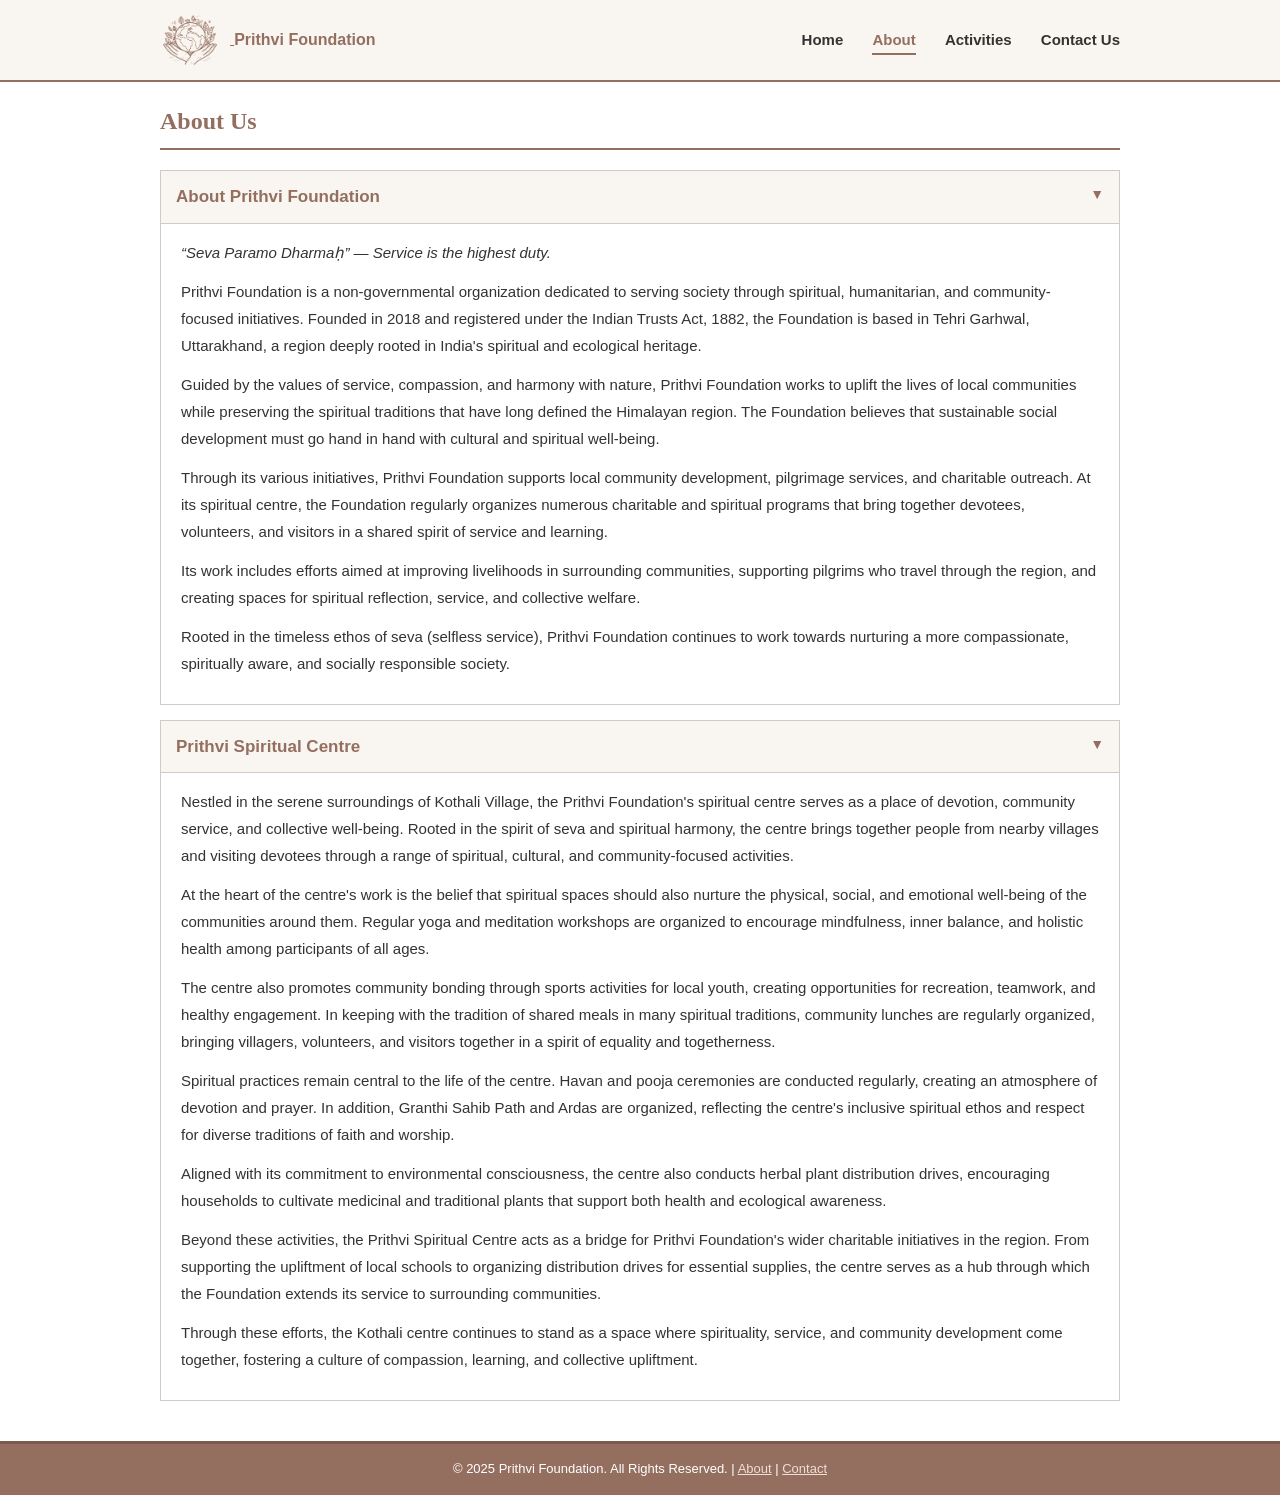
==== about.html @ 10fedc4d "Initial commit: Prithvi Foundation website" ====
<!DOCTYPE html>
<html lang="en">
<head>
    <meta charset="UTF-8">
    <meta name="viewport" content="width=device-width, initial-scale=1.0">
    <title>About - Prithvi Foundation</title>
    <link rel="stylesheet" href="style.css">
</head>
<body>

<!-- Header -->
<div class="site-header">
    <div class="header-inner">
        <div class="logo-area">
            <a href="index.html">
                <img src="logo/Prithvi%20foundation%20logo.png" alt="Prithvi Foundation Logo">
            </a>
            <span>Prithvi Foundation</span>
        </div>
        <div class="nav-area">
            <ul>
                <li><a href="index.html">Home</a></li>
                <li><a href="about.html" class="active">About</a></li>
                <li><a href="index.html#activities">Activities</a></li>
                <li><a href="index.html#contact">Contact Us</a></li>
            </ul>
        </div>
    </div>
</div>

<!-- About Page Content -->
<div class="about-page">

    <h1>About Us</h1>

    <!-- Dropdown 1: About Prithvi Foundation -->
    <div class="dropdown-section">
        <div class="dropdown-header" onclick="toggleDropdown(this)">
            <span class="arrow">&#9660;</span>
            About Prithvi Foundation
        </div>
        <div class="dropdown-content open">
            <p><em>&ldquo;Seva Paramo Dharma&#7717;&rdquo; &mdash; Service is the highest duty.</em></p>

            <p>Prithvi Foundation is a non-governmental organization dedicated to serving society through spiritual, humanitarian, and community-focused initiatives. Founded in 2018 and registered under the Indian Trusts Act, 1882, the Foundation is based in Tehri Garhwal, Uttarakhand, a region deeply rooted in India's spiritual and ecological heritage.</p>

            <p>Guided by the values of service, compassion, and harmony with nature, Prithvi Foundation works to uplift the lives of local communities while preserving the spiritual traditions that have long defined the Himalayan region. The Foundation believes that sustainable social development must go hand in hand with cultural and spiritual well-being.</p>

            <p>Through its various initiatives, Prithvi Foundation supports local community development, pilgrimage services, and charitable outreach. At its spiritual centre, the Foundation regularly organizes numerous charitable and spiritual programs that bring together devotees, volunteers, and visitors in a shared spirit of service and learning.</p>

            <p>Its work includes efforts aimed at improving livelihoods in surrounding communities, supporting pilgrims who travel through the region, and creating spaces for spiritual reflection, service, and collective welfare.</p>

            <p>Rooted in the timeless ethos of seva (selfless service), Prithvi Foundation continues to work towards nurturing a more compassionate, spiritually aware, and socially responsible society.</p>
        </div>
    </div>

    <!-- Dropdown 2: Prithvi Spiritual Centre -->
    <div class="dropdown-section">
        <div class="dropdown-header" onclick="toggleDropdown(this)">
            <span class="arrow">&#9660;</span>
            Prithvi Spiritual Centre
        </div>
        <div class="dropdown-content open">
            <p>Nestled in the serene surroundings of Kothali Village, the Prithvi Foundation's spiritual centre serves as a place of devotion, community service, and collective well-being. Rooted in the spirit of seva and spiritual harmony, the centre brings together people from nearby villages and visiting devotees through a range of spiritual, cultural, and community-focused activities.</p>

            <p>At the heart of the centre's work is the belief that spiritual spaces should also nurture the physical, social, and emotional well-being of the communities around them. Regular yoga and meditation workshops are organized to encourage mindfulness, inner balance, and holistic health among participants of all ages.</p>

            <p>The centre also promotes community bonding through sports activities for local youth, creating opportunities for recreation, teamwork, and healthy engagement. In keeping with the tradition of shared meals in many spiritual traditions, community lunches are regularly organized, bringing villagers, volunteers, and visitors together in a spirit of equality and togetherness.</p>

            <p>Spiritual practices remain central to the life of the centre. Havan and pooja ceremonies are conducted regularly, creating an atmosphere of devotion and prayer. In addition, Granthi Sahib Path and Ardas are organized, reflecting the centre's inclusive spiritual ethos and respect for diverse traditions of faith and worship.</p>

            <p>Aligned with its commitment to environmental consciousness, the centre also conducts herbal plant distribution drives, encouraging households to cultivate medicinal and traditional plants that support both health and ecological awareness.</p>

            <p>Beyond these activities, the Prithvi Spiritual Centre acts as a bridge for Prithvi Foundation's wider charitable initiatives in the region. From supporting the upliftment of local schools to organizing distribution drives for essential supplies, the centre serves as a hub through which the Foundation extends its service to surrounding communities.</p>

            <p>Through these efforts, the Kothali centre continues to stand as a space where spirituality, service, and community development come together, fostering a culture of compassion, learning, and collective upliftment.</p>
        </div>
    </div>

</div>

<!-- Footer -->
<div class="site-footer">
    <p>&copy; 2025 Prithvi Foundation. All Rights Reserved. | <a href="about.html">About</a> | <a href="index.html#contact">Contact</a></p>
</div>

<!-- Dropdown Script -->
<script>
function toggleDropdown(header) {
    var content = header.nextElementSibling;
    var arrow = header.querySelector('.arrow');
    if (content.className.indexOf('open') !== -1) {
        content.className = 'dropdown-content';
        arrow.innerHTML = '&#9654;';
    } else {
        content.className = 'dropdown-content open';
        arrow.innerHTML = '&#9660;';
    }
}
</script>

</body>
</html>
---- style.css ----
/* Prithvi Foundation - Simple Old-School Website */

* {
    margin: 0;
    padding: 0;
    box-sizing: border-box;
}

body {
    font-family: Calibri, Arial, sans-serif;
    font-size: 15px;
    color: #333;
    background-color: #fff;
    line-height: 1.6;
}

a {
    color: #946f60;
    text-decoration: underline;
}

a:hover {
    color: #6b4f43;
}

/* Header */
.site-header {
    background-color: #f9f5f0;
    border-bottom: 2px solid #946f60;
    padding: 10px 0;
}

.header-inner {
    width: 960px;
    margin: 0 auto;
    display: table;
    width: 960px;
}

.logo-area {
    display: table-cell;
    vertical-align: middle;
    width: 300px;
}

.logo-area img {
    height: 60px;
    vertical-align: middle;
    margin-right: 10px;
}

.logo-area span {
    font-size: 16px;
    font-weight: bold;
    color: #946f60;
    vertical-align: middle;
}

.nav-area {
    display: table-cell;
    vertical-align: middle;
    text-align: right;
}

.nav-area ul {
    list-style: none;
    margin: 0;
    padding: 0;
}

.nav-area ul li {
    display: inline-block;
    margin-left: 25px;
}

.nav-area ul li a {
    text-decoration: none;
    color: #333;
    font-size: 15px;
    font-weight: bold;
    padding: 5px 0;
}

.nav-area ul li a:hover,
.nav-area ul li a.active {
    color: #946f60;
    border-bottom: 2px solid #946f60;
}

/* Hero Slider */
.hero-slider {
    width: 960px;
    margin: 20px auto;
    position: relative;
    border: 1px solid #ccc;
    background: #000;
    overflow: hidden;
    height: 400px;
}

.hero-slider .slide {
    display: none;
    width: 100%;
    height: 100%;
    position: relative;
}

.hero-slider .slide.active {
    display: block;
}

.hero-slider .slide img {
    width: 100%;
    height: 400px;
    object-fit: cover;
}

.hero-slider .slide-text {
    position: absolute;
    bottom: 0;
    left: 0;
    right: 0;
    background: rgba(0, 0, 0, 0.55);
    color: #fff;
    padding: 15px 20px;
    font-size: 20px;
    font-family: Georgia, 'Times New Roman', serif;
}

.slider-btn {
    position: absolute;
    top: 50%;
    margin-top: -20px;
    background: rgba(148, 111, 96, 0.7);
    color: #fff;
    border: none;
    padding: 10px 15px;
    font-size: 20px;
    cursor: pointer;
    z-index: 10;
}

.slider-btn:hover {
    background: #946f60;
}

.slider-btn.prev {
    left: 5px;
}

.slider-btn.next {
    right: 5px;
}

/* Quote Section */
.quote-section {
    width: 960px;
    margin: 25px auto;
    text-align: center;
    padding: 25px 40px;
    background: #f9f5f0;
    border-top: 2px solid #946f60;
    border-bottom: 2px solid #946f60;
}

.quote-section p {
    font-family: Georgia, 'Times New Roman', serif;
    font-size: 18px;
    color: #5a3e32;
    margin: 8px 0;
    font-style: italic;
}

/* Section Headings */
.section-heading {
    width: 960px;
    margin: 30px auto 15px auto;
    padding-bottom: 8px;
    border-bottom: 2px solid #946f60;
    font-size: 22px;
    color: #946f60;
    font-family: Georgia, 'Times New Roman', serif;
}

/* Activities Grid */
.activities-grid {
    width: 960px;
    margin: 0 auto 30px auto;
    overflow: hidden;
}

.activity-item {
    width: 220px;
    float: left;
    margin: 10px 10px;
    border: 1px solid #ccc;
    background: #faf8f5;
    text-align: center;
    padding-bottom: 10px;
}

.activity-item img {
    width: 220px;
    height: 160px;
    object-fit: cover;
    display: block;
}

.activity-item h3 {
    font-size: 14px;
    color: #946f60;
    margin: 8px 5px;
    font-family: Calibri, Arial, sans-serif;
}

/* About Section (on Home) */
.about-brief {
    width: 960px;
    margin: 20px auto;
    padding: 20px;
    background: #f9f5f0;
    border: 1px solid #ddd;
}

.about-brief h2 {
    color: #946f60;
    font-family: Georgia, 'Times New Roman', serif;
    font-size: 20px;
    margin-bottom: 10px;
}

.about-brief p {
    font-size: 15px;
    line-height: 1.7;
    margin-bottom: 10px;
}

.about-brief a {
    color: #946f60;
    font-weight: bold;
}

/* Contact Section */
.contact-section {
    width: 960px;
    margin: 20px auto 40px auto;
    overflow: hidden;
}

.contact-form {
    width: 560px;
    float: left;
}

.contact-info {
    width: 360px;
    float: right;
    padding-left: 30px;
}

.contact-info h3 {
    color: #946f60;
    font-size: 18px;
    margin-bottom: 10px;
}

.contact-info p {
    font-size: 14px;
    margin-bottom: 8px;
    line-height: 1.6;
}

.contact-form label {
    display: block;
    margin-bottom: 3px;
    font-weight: bold;
    font-size: 14px;
    color: #333;
}

.contact-form input[type="text"],
.contact-form input[type="email"],
.contact-form textarea {
    width: 100%;
    padding: 8px;
    margin-bottom: 12px;
    border: 1px solid #aaa;
    font-family: Calibri, Arial, sans-serif;
    font-size: 14px;
    background: #fff;
}

.contact-form textarea {
    height: 100px;
    resize: vertical;
}

.contact-form button {
    background: #946f60;
    color: #fff;
    border: 1px solid #7a5a4c;
    padding: 8px 25px;
    font-size: 14px;
    cursor: pointer;
    font-family: Calibri, Arial, sans-serif;
}

.contact-form button:hover {
    background: #7a5a4c;
}

/* Footer */
.site-footer {
    background: #946f60;
    color: #fff;
    text-align: center;
    padding: 15px 0;
    font-size: 13px;
    border-top: 3px solid #7a5a4c;
}

.site-footer a {
    color: #f0ddd4;
}

/* About Page */
.about-page {
    width: 960px;
    margin: 20px auto 40px auto;
}

.about-page h1 {
    color: #946f60;
    font-family: Georgia, 'Times New Roman', serif;
    font-size: 24px;
    margin-bottom: 20px;
    border-bottom: 2px solid #946f60;
    padding-bottom: 8px;
}

.dropdown-section {
    margin-bottom: 15px;
    border: 1px solid #ccc;
}

.dropdown-header {
    background: #f9f5f0;
    padding: 12px 15px;
    cursor: pointer;
    font-size: 17px;
    font-weight: bold;
    color: #946f60;
    border-bottom: 1px solid #ccc;
    user-select: none;
}

.dropdown-header:hover {
    background: #f0e8de;
}

.dropdown-header .arrow {
    float: right;
    font-size: 14px;
}

.dropdown-content {
    display: none;
    padding: 15px 20px;
    background: #fff;
    line-height: 1.8;
    font-size: 15px;
}

.dropdown-content.open {
    display: block;
}

.dropdown-content p {
    margin-bottom: 12px;
}

/* Horizontal Rule */
hr.divider {
    width: 960px;
    margin: 20px auto;
    border: none;
    border-top: 1px solid #ccc;
}
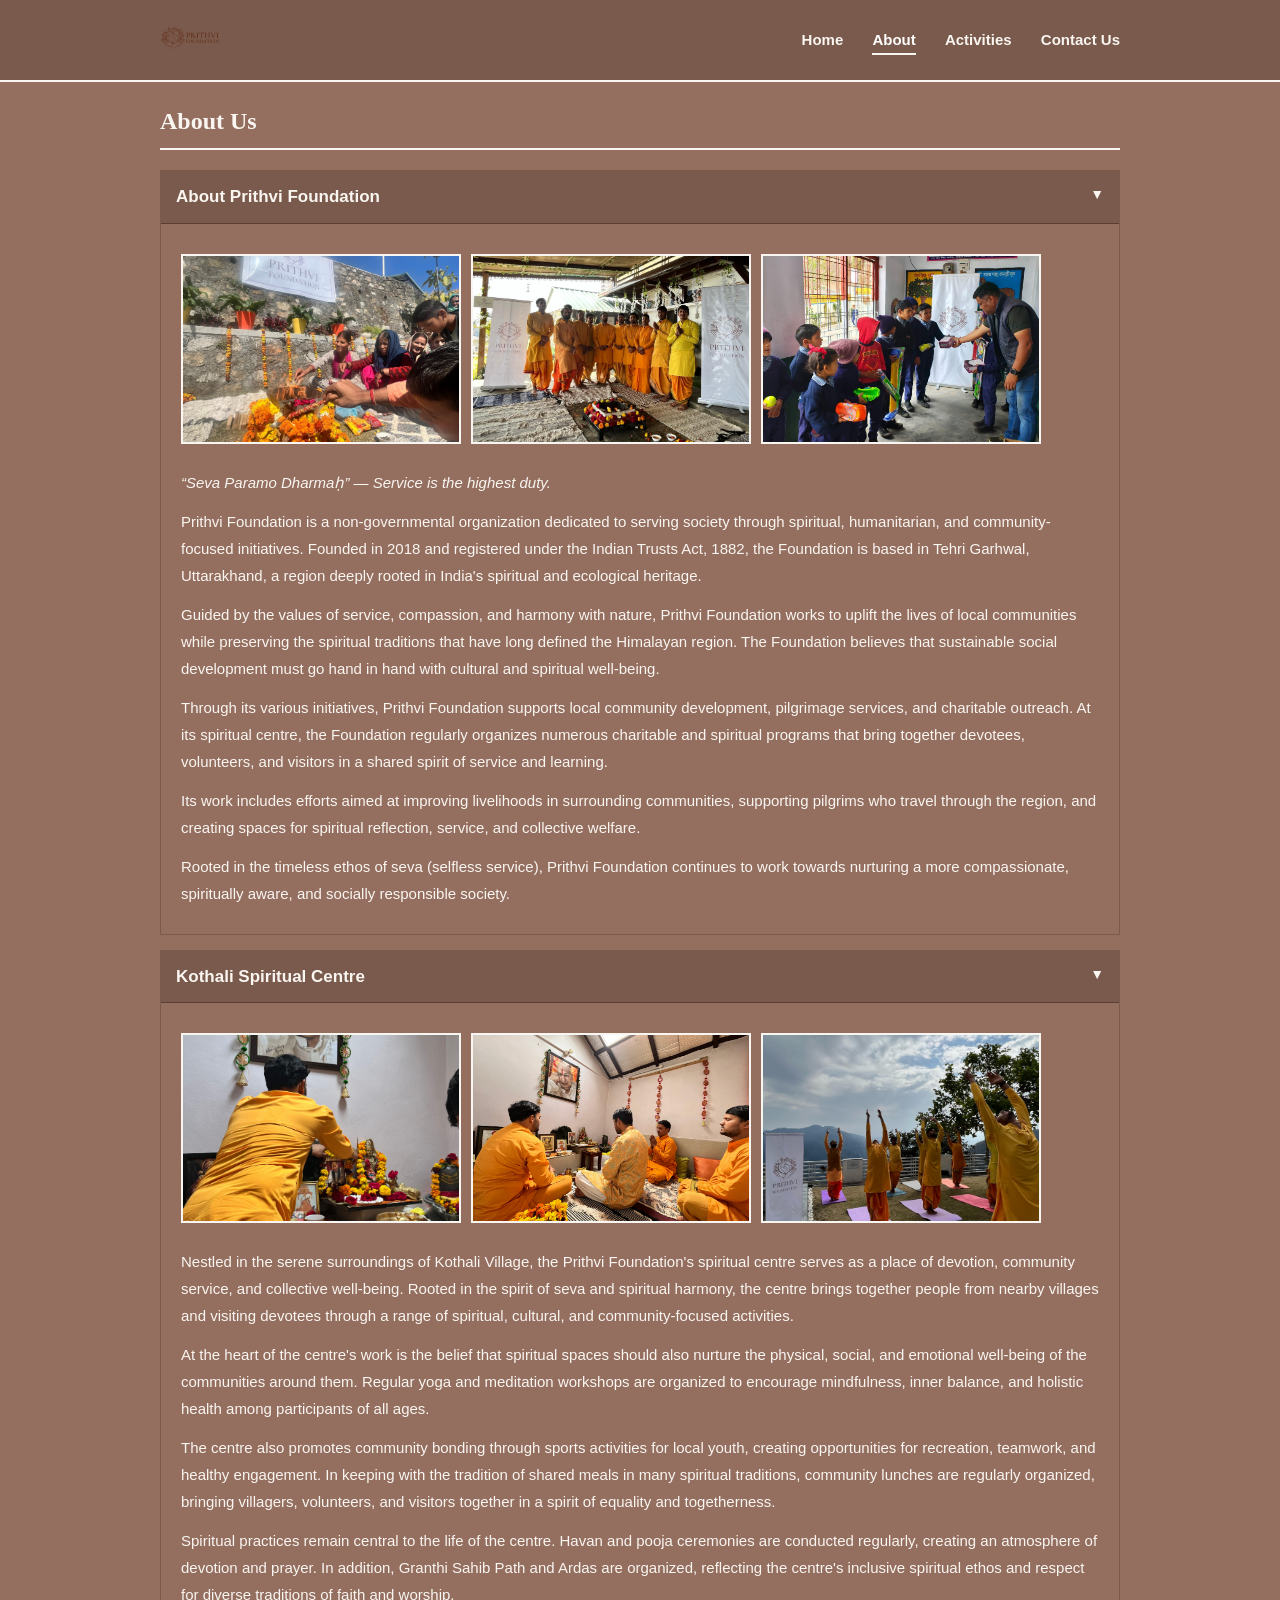
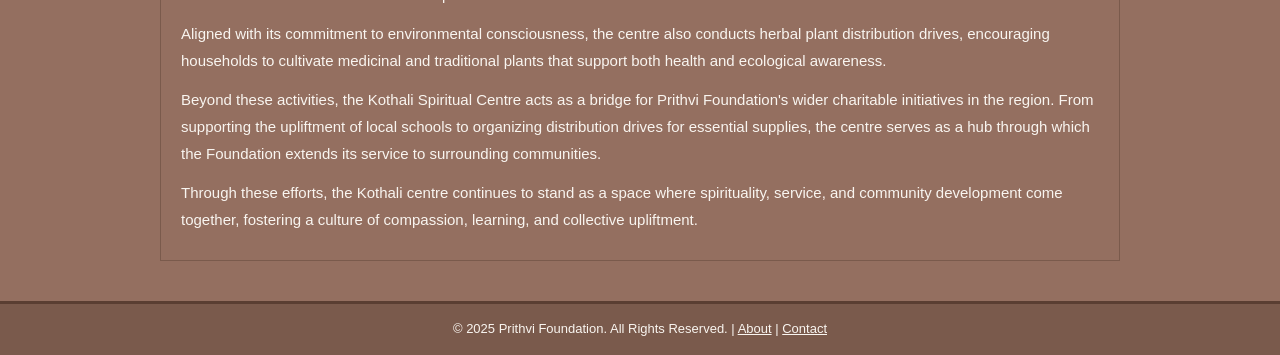
==== commit 17402006: "Theme swap, logo update, Kothali Spiritual Centre, navbar dropdown" ====
--- a/about.html
+++ b/about.html
@@ -13,14 +13,19 @@
     <div class="header-inner">
         <div class="logo-area">
             <a href="index.html">
-                <img src="logo/Prithvi%20foundation%20logo.png" alt="Prithvi Foundation Logo">
+                <img src="logo/Prithivi%20logo.png" alt="Prithvi Foundation Logo">
             </a>
-            <span>Prithvi Foundation</span>
         </div>
         <div class="nav-area">
             <ul>
                 <li><a href="index.html">Home</a></li>
-                <li><a href="about.html" class="active">About</a></li>
+                <li class="nav-dropdown">
+                    <a href="about.html" class="active">About</a>
+                    <div class="nav-dropdown-menu">
+                        <a href="about.html#about-foundation">About Prithvi Foundation</a>
+                        <a href="about.html#kothali-centre">Kothali Spiritual Centre</a>
+                    </div>
+                </li>
                 <li><a href="index.html#activities">Activities</a></li>
                 <li><a href="index.html#contact">Contact Us</a></li>
             </ul>
@@ -34,12 +39,18 @@
     <h1>About Us</h1>
 
     <!-- Dropdown 1: About Prithvi Foundation -->
-    <div class="dropdown-section">
+    <div class="dropdown-section" id="about-foundation">
         <div class="dropdown-header" onclick="toggleDropdown(this)">
             <span class="arrow">&#9660;</span>
             About Prithvi Foundation
         </div>
         <div class="dropdown-content open">
+            <div class="about-images">
+                <img src="Images/Shaanti%20Puja/WhatsApp%20Image%202025-03-02%20at%204.41.07%20PM.jpeg" alt="Prithvi Foundation">
+                <img src="Images/Prayer_Havan%20Group/Final/Group%20Pic%20Havan.jpeg" alt="Prithvi Foundation Havan">
+                <img src="Images/School%20Stationary%20Distribution/WhatsApp%20Image%202026-03-12%20at%203.00.21%20PM.jpeg" alt="School Distribution">
+            </div>
+
             <p><em>&ldquo;Seva Paramo Dharma&#7717;&rdquo; &mdash; Service is the highest duty.</em></p>
 
             <p>Prithvi Foundation is a non-governmental organization dedicated to serving society through spiritual, humanitarian, and community-focused initiatives. Founded in 2018 and registered under the Indian Trusts Act, 1882, the Foundation is based in Tehri Garhwal, Uttarakhand, a region deeply rooted in India's spiritual and ecological heritage.</p>
@@ -54,13 +65,19 @@
         </div>
     </div>
 
-    <!-- Dropdown 2: Prithvi Spiritual Centre -->
-    <div class="dropdown-section">
+    <!-- Dropdown 2: Kothali Spiritual Centre -->
+    <div class="dropdown-section" id="kothali-centre">
         <div class="dropdown-header" onclick="toggleDropdown(this)">
             <span class="arrow">&#9660;</span>
-            Prithvi Spiritual Centre
+            Kothali Spiritual Centre
         </div>
         <div class="dropdown-content open">
+            <div class="about-images">
+                <img src="Images/Prayer_Mandir/final/WhatsApp%20Image%202025-03-02%20at%208.04.42%20PM.jpeg" alt="Kothali Centre">
+                <img src="Images/Prayer_Mandir/final/WhatsApp%20Image%202025-03-02%20at%208.04.40%20PM.jpeg" alt="Kothali Centre">
+                <img src="Images/Yoga%20in%20Open%20Meditation%20Area/final/WhatsApp%20Image%202025-03-02%20at%208.09.22%20PM.jpeg" alt="Yoga at Kothali">
+            </div>
+
             <p>Nestled in the serene surroundings of Kothali Village, the Prithvi Foundation's spiritual centre serves as a place of devotion, community service, and collective well-being. Rooted in the spirit of seva and spiritual harmony, the centre brings together people from nearby villages and visiting devotees through a range of spiritual, cultural, and community-focused activities.</p>
 
             <p>At the heart of the centre's work is the belief that spiritual spaces should also nurture the physical, social, and emotional well-being of the communities around them. Regular yoga and meditation workshops are organized to encourage mindfulness, inner balance, and holistic health among participants of all ages.</p>
@@ -71,7 +88,7 @@
 
             <p>Aligned with its commitment to environmental consciousness, the centre also conducts herbal plant distribution drives, encouraging households to cultivate medicinal and traditional plants that support both health and ecological awareness.</p>
 
-            <p>Beyond these activities, the Prithvi Spiritual Centre acts as a bridge for Prithvi Foundation's wider charitable initiatives in the region. From supporting the upliftment of local schools to organizing distribution drives for essential supplies, the centre serves as a hub through which the Foundation extends its service to surrounding communities.</p>
+            <p>Beyond these activities, the Kothali Spiritual Centre acts as a bridge for Prithvi Foundation's wider charitable initiatives in the region. From supporting the upliftment of local schools to organizing distribution drives for essential supplies, the centre serves as a hub through which the Foundation extends its service to surrounding communities.</p>
 
             <p>Through these efforts, the Kothali centre continues to stand as a space where spirituality, service, and community development come together, fostering a culture of compassion, learning, and collective upliftment.</p>
         </div>
--- a/style.css
+++ b/style.css
@@ -9,24 +9,24 @@
 body {
     font-family: Calibri, Arial, sans-serif;
     font-size: 15px;
-    color: #333;
-    background-color: #fff;
+    color: #f9f5f0;
+    background-color: #946f60;
     line-height: 1.6;
 }
 
 a {
-    color: #946f60;
+    color: #f9f5f0;
     text-decoration: underline;
 }
 
 a:hover {
-    color: #6b4f43;
+    color: #fff;
 }
 
 /* Header */
 .site-header {
-    background-color: #f9f5f0;
-    border-bottom: 2px solid #946f60;
+    background-color: #7a5a4c;
+    border-bottom: 2px solid #f9f5f0;
     padding: 10px 0;
 }
 
@@ -34,7 +34,6 @@
     width: 960px;
     margin: 0 auto;
     display: table;
-    width: 960px;
 }
 
 .logo-area {
@@ -46,14 +45,6 @@
 .logo-area img {
     height: 60px;
     vertical-align: middle;
-    margin-right: 10px;
-}
-
-.logo-area span {
-    font-size: 16px;
-    font-weight: bold;
-    color: #946f60;
-    vertical-align: middle;
 }
 
 .nav-area {
@@ -71,11 +62,12 @@
 .nav-area ul li {
     display: inline-block;
     margin-left: 25px;
+    position: relative;
 }
 
 .nav-area ul li a {
     text-decoration: none;
-    color: #333;
+    color: #f9f5f0;
     font-size: 15px;
     font-weight: bold;
     padding: 5px 0;
@@ -83,8 +75,45 @@
 
 .nav-area ul li a:hover,
 .nav-area ul li a.active {
-    color: #946f60;
-    border-bottom: 2px solid #946f60;
+    color: #fff;
+    border-bottom: 2px solid #f9f5f0;
+}
+
+/* About Dropdown in Navbar */
+.nav-dropdown {
+    position: relative;
+    display: inline-block;
+}
+
+.nav-dropdown-menu {
+    display: none;
+    position: absolute;
+    top: 100%;
+    left: 0;
+    background: #7a5a4c;
+    border: 1px solid #f9f5f0;
+    min-width: 220px;
+    z-index: 100;
+    padding: 5px 0;
+}
+
+.nav-dropdown:hover .nav-dropdown-menu {
+    display: block;
+}
+
+.nav-dropdown-menu a {
+    display: block;
+    padding: 8px 15px;
+    color: #f9f5f0;
+    text-decoration: none;
+    font-size: 14px;
+    font-weight: normal;
+    border-bottom: none;
+}
+
+.nav-dropdown-menu a:hover {
+    background: #946f60;
+    color: #fff;
 }
 
 /* Hero Slider */
@@ -92,7 +121,7 @@
     width: 960px;
     margin: 20px auto;
     position: relative;
-    border: 1px solid #ccc;
+    border: 1px solid #7a5a4c;
     background: #000;
     overflow: hidden;
     height: 400px;
@@ -158,15 +187,15 @@
     margin: 25px auto;
     text-align: center;
     padding: 25px 40px;
-    background: #f9f5f0;
-    border-top: 2px solid #946f60;
-    border-bottom: 2px solid #946f60;
+    background: #7a5a4c;
+    border-top: 2px solid #f9f5f0;
+    border-bottom: 2px solid #f9f5f0;
 }
 
 .quote-section p {
     font-family: Georgia, 'Times New Roman', serif;
     font-size: 18px;
-    color: #5a3e32;
+    color: #f9f5f0;
     margin: 8px 0;
     font-style: italic;
 }
@@ -176,9 +205,9 @@
     width: 960px;
     margin: 30px auto 15px auto;
     padding-bottom: 8px;
-    border-bottom: 2px solid #946f60;
+    border-bottom: 2px solid #f9f5f0;
     font-size: 22px;
-    color: #946f60;
+    color: #f9f5f0;
     font-family: Georgia, 'Times New Roman', serif;
 }
 
@@ -193,8 +222,8 @@
     width: 220px;
     float: left;
     margin: 10px 10px;
-    border: 1px solid #ccc;
-    background: #faf8f5;
+    border: 1px solid #7a5a4c;
+    background: #7a5a4c;
     text-align: center;
     padding-bottom: 10px;
 }
@@ -208,7 +237,7 @@
 
 .activity-item h3 {
     font-size: 14px;
-    color: #946f60;
+    color: #f9f5f0;
     margin: 8px 5px;
     font-family: Calibri, Arial, sans-serif;
 }
@@ -218,12 +247,12 @@
     width: 960px;
     margin: 20px auto;
     padding: 20px;
-    background: #f9f5f0;
-    border: 1px solid #ddd;
+    background: #7a5a4c;
+    border: 1px solid #5a3e32;
 }
 
 .about-brief h2 {
-    color: #946f60;
+    color: #f9f5f0;
     font-family: Georgia, 'Times New Roman', serif;
     font-size: 20px;
     margin-bottom: 10px;
@@ -233,10 +262,11 @@
     font-size: 15px;
     line-height: 1.7;
     margin-bottom: 10px;
+    color: #f9f5f0;
 }
 
 .about-brief a {
-    color: #946f60;
+    color: #f9f5f0;
     font-weight: bold;
 }
 
@@ -259,7 +289,7 @@
 }
 
 .contact-info h3 {
-    color: #946f60;
+    color: #f9f5f0;
     font-size: 18px;
     margin-bottom: 10px;
 }
@@ -275,7 +305,7 @@
     margin-bottom: 3px;
     font-weight: bold;
     font-size: 14px;
-    color: #333;
+    color: #f9f5f0;
 }
 
 .contact-form input[type="text"],
@@ -284,10 +314,11 @@
     width: 100%;
     padding: 8px;
     margin-bottom: 12px;
-    border: 1px solid #aaa;
+    border: 1px solid #7a5a4c;
     font-family: Calibri, Arial, sans-serif;
     font-size: 14px;
-    background: #fff;
+    background: #f9f5f0;
+    color: #333;
 }
 
 .contact-form textarea {
@@ -311,16 +342,16 @@
 
 /* Footer */
 .site-footer {
-    background: #946f60;
-    color: #fff;
+    background: #7a5a4c;
+    color: #f9f5f0;
     text-align: center;
     padding: 15px 0;
     font-size: 13px;
-    border-top: 3px solid #7a5a4c;
+    border-top: 3px solid #5a3e32;
 }
 
 .site-footer a {
-    color: #f0ddd4;
+    color: #f9f5f0;
 }
 
 /* About Page */
@@ -330,32 +361,32 @@
 }
 
 .about-page h1 {
-    color: #946f60;
+    color: #f9f5f0;
     font-family: Georgia, 'Times New Roman', serif;
     font-size: 24px;
     margin-bottom: 20px;
-    border-bottom: 2px solid #946f60;
+    border-bottom: 2px solid #f9f5f0;
     padding-bottom: 8px;
 }
 
 .dropdown-section {
     margin-bottom: 15px;
-    border: 1px solid #ccc;
+    border: 1px solid #7a5a4c;
 }
 
 .dropdown-header {
-    background: #f9f5f0;
+    background: #7a5a4c;
     padding: 12px 15px;
     cursor: pointer;
     font-size: 17px;
     font-weight: bold;
-    color: #946f60;
-    border-bottom: 1px solid #ccc;
+    color: #f9f5f0;
+    border-bottom: 1px solid #5a3e32;
     user-select: none;
 }
 
 .dropdown-header:hover {
-    background: #f0e8de;
+    background: #5a3e32;
 }
 
 .dropdown-header .arrow {
@@ -366,9 +397,10 @@
 .dropdown-content {
     display: none;
     padding: 15px 20px;
-    background: #fff;
+    background: #946f60;
     line-height: 1.8;
     font-size: 15px;
+    color: #f9f5f0;
 }
 
 .dropdown-content.open {
@@ -384,5 +416,60 @@
     width: 960px;
     margin: 20px auto;
     border: none;
-    border-top: 1px solid #ccc;
-}
+    border-top: 1px solid #7a5a4c;
+}
+
+/* Kothali Spiritual Centre Section */
+.kothali-section {
+    width: 960px;
+    margin: 20px auto;
+    background: #7a5a4c;
+    border: 1px solid #5a3e32;
+    padding: 20px;
+    overflow: hidden;
+}
+
+.kothali-section h2 {
+    color: #f9f5f0;
+    font-family: Georgia, 'Times New Roman', serif;
+    font-size: 22px;
+    margin-bottom: 15px;
+    border-bottom: 2px solid #f9f5f0;
+    padding-bottom: 8px;
+}
+
+.kothali-section p {
+    font-size: 15px;
+    line-height: 1.7;
+    margin-bottom: 10px;
+    color: #f9f5f0;
+}
+
+.kothali-images {
+    overflow: hidden;
+    margin-bottom: 15px;
+}
+
+.kothali-images img {
+    width: 300px;
+    height: 200px;
+    object-fit: cover;
+    float: left;
+    margin: 0 10px 10px 0;
+    border: 2px solid #f9f5f0;
+}
+
+/* About page images */
+.about-images {
+    overflow: hidden;
+    margin: 15px 0;
+}
+
+.about-images img {
+    width: 280px;
+    height: 190px;
+    object-fit: cover;
+    float: left;
+    margin: 0 10px 10px 0;
+    border: 2px solid #f9f5f0;
+}
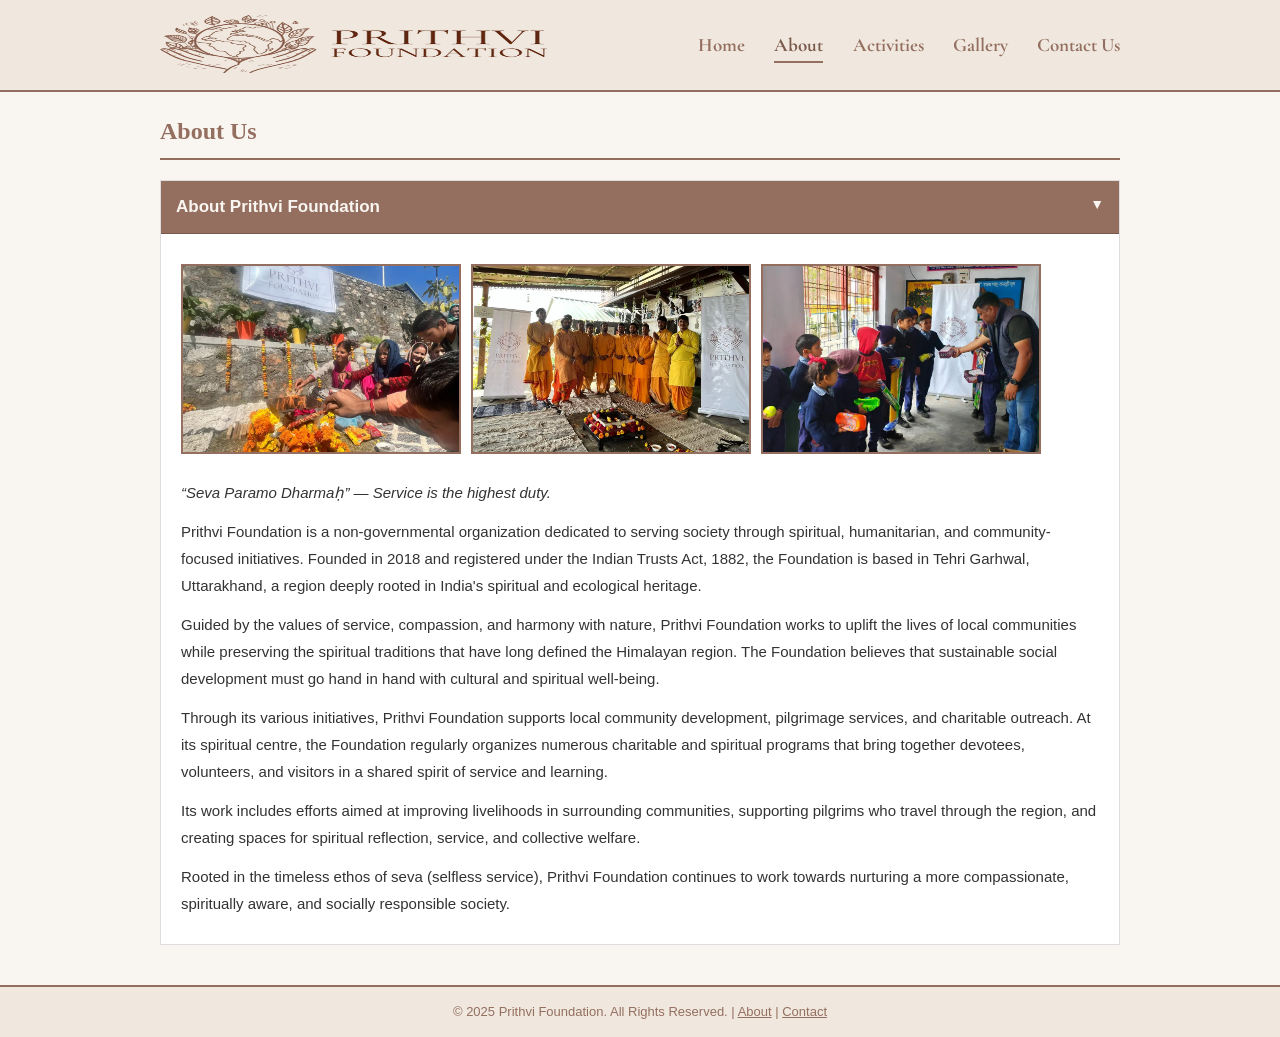
==== commit 6f7140bb: "Perf: optimize all images to WebP, OG tags, sitemap, robots.txt, async fonts, lazy loading, meta key" ====
--- a/about.html
+++ b/about.html
@@ -1,10 +1,41 @@
-<!DOCTYPE html>
+﻿<!DOCTYPE html>
 <html lang="en">
 <head>
     <meta charset="UTF-8">
     <meta name="viewport" content="width=device-width, initial-scale=1.0">
     <title>About - Prithvi Foundation</title>
+    <meta name="description" content="Learn about Prithvi Foundation, an NGO based in Tehri Garhwal, Uttarakhand, dedicated to spiritual and community service.">
+    <meta name="keywords" content="Prithvi Foundation, NGO Uttarakhand, Tehri Garhwal, spiritual centre, community service, seva, yoga meditation, havan pooja">
+    <meta name="robots" content="index, follow">
+    <link rel="canonical" href="https://prithvifoundation.org/about.html">
+
+    <!-- Open Graph / Social Preview -->
+    <meta property="og:type" content="website">
+    <meta property="og:url" content="https://prithvifoundation.org/about.html">
+    <meta property="og:title" content="About - Prithvi Foundation">
+    <meta property="og:description" content="Learn about Prithvi Foundation, an NGO based in Tehri Garhwal, Uttarakhand, dedicated to spiritual and community service.">
+    <meta property="og:image" content="https://prithvifoundation.org/logo/Prithivi%20logo.png">
+    <meta property="og:image:width" content="500">
+    <meta property="og:image:height" content="250">
+    <meta property="og:site_name" content="Prithvi Foundation">
+
+    <!-- Twitter Card -->
+    <meta name="twitter:card" content="summary_large_image">
+    <meta name="twitter:title" content="About - Prithvi Foundation">
+    <meta name="twitter:description" content="Learn about Prithvi Foundation, an NGO based in Tehri Garhwal, Uttarakhand, dedicated to spiritual and community service.">
+    <meta name="twitter:image" content="https://prithvifoundation.org/logo/Prithivi%20logo.png">
+
     <link rel="stylesheet" href="style.css">
+    <link rel="icon" type="image/svg+xml" href="logo/fav_icon.svg">
+    <link rel="shortcut icon" href="logo/fav_icon.svg">
+
+    <!-- Async Google Fonts -->
+    <link rel="preconnect" href="https://fonts.googleapis.com">
+    <link rel="preconnect" href="https://fonts.gstatic.com" crossorigin>
+    <link rel="preload" as="style" href="https://fonts.googleapis.com/css2?family=Cormorant+Garamond:wght@400;600;700&display=swap">
+    <link rel="stylesheet" href="https://fonts.googleapis.com/css2?family=Cormorant+Garamond:wght@400;600;700&display=swap" media="print" onload="this.media='all'">
+    <noscript><link rel="stylesheet" href="https://fonts.googleapis.com/css2?family=Cormorant+Garamond:wght@400;600;700&display=swap"></noscript>
+    <!-- LCP preload (index only) -->
 </head>
 <body>
 
@@ -13,20 +44,36 @@
     <div class="header-inner">
         <div class="logo-area">
             <a href="index.html">
-                <img src="logo/Prithivi%20logo.png" alt="Prithvi Foundation Logo">
+                <img src="logo/opt/Prithivi%20logo.webp" alt="Prithvi Foundation Logo" width="400" height="200">
             </a>
         </div>
+        <button class="hamburger" onclick="document.querySelector('.nav-area').classList.toggle('nav-open')" aria-label="Menu">
+            <span></span><span></span><span></span>
+        </button>
         <div class="nav-area">
             <ul>
                 <li><a href="index.html">Home</a></li>
                 <li class="nav-dropdown">
                     <a href="about.html" class="active">About</a>
                     <div class="nav-dropdown-menu">
-                        <a href="about.html#about-foundation">About Prithvi Foundation</a>
-                        <a href="about.html#kothali-centre">Kothali Spiritual Centre</a>
+                        <a href="about.html">About Prithvi Foundation</a>
+                        <a href="kothali.html">Prithvi Spiritual Centre</a>
                     </div>
                 </li>
-                <li><a href="index.html#activities">Activities</a></li>
+                <li class="nav-dropdown">
+                    <a href="index.html#activities">Activities</a>
+                    <div class="nav-dropdown-menu">
+                        <a href="educational-material-distribution.html">Educational Material Distribution</a>
+                        <a href="spiritual-workshops.html">Spiritual Workshops</a>
+                        <a href="havan-pooja.html">Havan &amp; Pooja</a>
+                        <a href="brahman-bhoj.html">Brahman Bhoj</a>
+                        <a href="yoga-meditation.html">Yoga &amp; Meditation</a>
+                        <a href="sports-activity.html">Sports Activity</a>
+                        <a href="community-lunch.html">Community Lunch</a>
+                        <a href="tulsi-distribution.html">Herbal Plantation Drive</a>
+                    </div>
+                </li>
+                <li><a href="gallery.html">Gallery</a></li>
                 <li><a href="index.html#contact">Contact Us</a></li>
             </ul>
         </div>
@@ -46,9 +93,9 @@
         </div>
         <div class="dropdown-content open">
             <div class="about-images">
-                <img src="Images/Shaanti%20Puja/WhatsApp%20Image%202025-03-02%20at%204.41.07%20PM.jpeg" alt="Prithvi Foundation">
-                <img src="Images/Prayer_Havan%20Group/Final/Group%20Pic%20Havan.jpeg" alt="Prithvi Foundation Havan">
-                <img src="Images/School%20Stationary%20Distribution/WhatsApp%20Image%202026-03-12%20at%203.00.21%20PM.jpeg" alt="School Distribution">
+                <img src="Images/opt/Shaanti%20Puja/WhatsApp%20Image%202025-03-02%20at%204.41.07%20PM.webp" alt="Prithvi Foundation" width="900" height="1200">
+                <img loading="lazy" src="Images/opt/Prayer_Havan%20Group/Final/Group%20Pic%20Havan.webp" alt="Prithvi Foundation Havan" width="1200" height="731">
+                <img loading="lazy" src="Images/opt/School%20Stationary%20Distribution/WhatsApp%20Image%202026-03-12%20at%203.00.21%20PM.webp" alt="School Distribution" width="1200" height="675">
             </div>
 
             <p><em>&ldquo;Seva Paramo Dharma&#7717;&rdquo; &mdash; Service is the highest duty.</em></p>
@@ -62,35 +109,6 @@
             <p>Its work includes efforts aimed at improving livelihoods in surrounding communities, supporting pilgrims who travel through the region, and creating spaces for spiritual reflection, service, and collective welfare.</p>
 
             <p>Rooted in the timeless ethos of seva (selfless service), Prithvi Foundation continues to work towards nurturing a more compassionate, spiritually aware, and socially responsible society.</p>
-        </div>
-    </div>
-
-    <!-- Dropdown 2: Kothali Spiritual Centre -->
-    <div class="dropdown-section" id="kothali-centre">
-        <div class="dropdown-header" onclick="toggleDropdown(this)">
-            <span class="arrow">&#9660;</span>
-            Kothali Spiritual Centre
-        </div>
-        <div class="dropdown-content open">
-            <div class="about-images">
-                <img src="Images/Prayer_Mandir/final/WhatsApp%20Image%202025-03-02%20at%208.04.42%20PM.jpeg" alt="Kothali Centre">
-                <img src="Images/Prayer_Mandir/final/WhatsApp%20Image%202025-03-02%20at%208.04.40%20PM.jpeg" alt="Kothali Centre">
-                <img src="Images/Yoga%20in%20Open%20Meditation%20Area/final/WhatsApp%20Image%202025-03-02%20at%208.09.22%20PM.jpeg" alt="Yoga at Kothali">
-            </div>
-
-            <p>Nestled in the serene surroundings of Kothali Village, the Prithvi Foundation's spiritual centre serves as a place of devotion, community service, and collective well-being. Rooted in the spirit of seva and spiritual harmony, the centre brings together people from nearby villages and visiting devotees through a range of spiritual, cultural, and community-focused activities.</p>
-
-            <p>At the heart of the centre's work is the belief that spiritual spaces should also nurture the physical, social, and emotional well-being of the communities around them. Regular yoga and meditation workshops are organized to encourage mindfulness, inner balance, and holistic health among participants of all ages.</p>
-
-            <p>The centre also promotes community bonding through sports activities for local youth, creating opportunities for recreation, teamwork, and healthy engagement. In keeping with the tradition of shared meals in many spiritual traditions, community lunches are regularly organized, bringing villagers, volunteers, and visitors together in a spirit of equality and togetherness.</p>
-
-            <p>Spiritual practices remain central to the life of the centre. Havan and pooja ceremonies are conducted regularly, creating an atmosphere of devotion and prayer. In addition, Granthi Sahib Path and Ardas are organized, reflecting the centre's inclusive spiritual ethos and respect for diverse traditions of faith and worship.</p>
-
-            <p>Aligned with its commitment to environmental consciousness, the centre also conducts herbal plant distribution drives, encouraging households to cultivate medicinal and traditional plants that support both health and ecological awareness.</p>
-
-            <p>Beyond these activities, the Kothali Spiritual Centre acts as a bridge for Prithvi Foundation's wider charitable initiatives in the region. From supporting the upliftment of local schools to organizing distribution drives for essential supplies, the centre serves as a hub through which the Foundation extends its service to surrounding communities.</p>
-
-            <p>Through these efforts, the Kothali centre continues to stand as a space where spirituality, service, and community development come together, fostering a culture of compassion, learning, and collective upliftment.</p>
         </div>
     </div>
 
--- a/style.css
+++ b/style.css
@@ -1,4 +1,5 @@
 /* Prithvi Foundation - Simple Old-School Website */
+/* Google Fonts loaded asynchronously in HTML <head> — do not @import here */
 
 * {
     margin: 0;
@@ -9,29 +10,30 @@
 body {
     font-family: Calibri, Arial, sans-serif;
     font-size: 15px;
-    color: #f9f5f0;
-    background-color: #946f60;
+    color: #333;
+    background-color: #f9f5f0;
     line-height: 1.6;
 }
 
 a {
-    color: #f9f5f0;
+    color: #946f60;
     text-decoration: underline;
 }
 
 a:hover {
-    color: #fff;
+    color: #7a5a4c;
 }
 
 /* Header */
 .site-header {
-    background-color: #7a5a4c;
-    border-bottom: 2px solid #f9f5f0;
-    padding: 10px 0;
+    background-color: #f0e8de;
+    border-bottom: 2px solid #946f60;
+    padding: 5px 0;
 }
 
 .header-inner {
-    width: 960px;
+    max-width: 960px;
+    width: 100%;
     margin: 0 auto;
     display: table;
 }
@@ -43,7 +45,7 @@
 }
 
 .logo-area img {
-    height: 60px;
+    height: 80px;
     vertical-align: middle;
 }
 
@@ -67,16 +69,17 @@
 
 .nav-area ul li a {
     text-decoration: none;
-    color: #f9f5f0;
-    font-size: 15px;
+    color: #946f60;
+    font-family: 'Cormorant Garamond', serif;
+    font-size: 19px;
     font-weight: bold;
     padding: 5px 0;
 }
 
 .nav-area ul li a:hover,
 .nav-area ul li a.active {
-    color: #fff;
-    border-bottom: 2px solid #f9f5f0;
+    color: #7a5a4c;
+    border-bottom: 2px solid #946f60;
 }
 
 /* About Dropdown in Navbar */
@@ -89,12 +92,16 @@
     display: none;
     position: absolute;
     top: 100%;
-    left: 0;
-    background: #7a5a4c;
-    border: 1px solid #f9f5f0;
-    min-width: 220px;
+    left: 50%;
+    transform: translateX(-50%);
+    background: #f9f5f0;
+    border: 1px solid #c4a68a;
+    border-top: 3px solid #946f60;
+    min-width: 240px;
     z-index: 100;
-    padding: 5px 0;
+    padding: 10px 0;
+    border-radius: 0 0 6px 6px;
+    box-shadow: 0 6px 18px rgba(0,0,0,0.12);
 }
 
 .nav-dropdown:hover .nav-dropdown-menu {
@@ -103,17 +110,25 @@
 
 .nav-dropdown-menu a {
     display: block;
-    padding: 8px 15px;
-    color: #f9f5f0;
+    padding: 9px 20px;
+    color: #7a5a4c;
     text-decoration: none;
-    font-size: 14px;
-    font-weight: normal;
+    font-size: 13.5px;
+    font-weight: 600;
+    font-family: 'Cormorant Garamond', serif;
+    text-align: center;
+    letter-spacing: 0.3px;
+    border-bottom: 1px solid #ede6dc;
+    transition: background 0.2s, color 0.2s;
+}
+
+.nav-dropdown-menu a:last-child {
     border-bottom: none;
 }
 
 .nav-dropdown-menu a:hover {
     background: #946f60;
-    color: #fff;
+    color: #f9f5f0;
 }
 
 /* Hero Slider */
@@ -121,7 +136,7 @@
     width: 960px;
     margin: 20px auto;
     position: relative;
-    border: 1px solid #7a5a4c;
+    border: 1px solid #946f60;
     background: #000;
     overflow: hidden;
     height: 400px;
@@ -187,9 +202,9 @@
     margin: 25px auto;
     text-align: center;
     padding: 25px 40px;
-    background: #7a5a4c;
-    border-top: 2px solid #f9f5f0;
-    border-bottom: 2px solid #f9f5f0;
+    background: #946f60;
+    border-top: 2px solid #7a5a4c;
+    border-bottom: 2px solid #7a5a4c;
 }
 
 .quote-section p {
@@ -205,9 +220,9 @@
     width: 960px;
     margin: 30px auto 15px auto;
     padding-bottom: 8px;
-    border-bottom: 2px solid #f9f5f0;
+    border-bottom: 2px solid #946f60;
     font-size: 22px;
-    color: #f9f5f0;
+    color: #946f60;
     font-family: Georgia, 'Times New Roman', serif;
 }
 
@@ -222,8 +237,8 @@
     width: 220px;
     float: left;
     margin: 10px 10px;
-    border: 1px solid #7a5a4c;
-    background: #7a5a4c;
+    border: 1px solid #ddd;
+    background: #fff;
     text-align: center;
     padding-bottom: 10px;
 }
@@ -237,7 +252,7 @@
 
 .activity-item h3 {
     font-size: 14px;
-    color: #f9f5f0;
+    color: #946f60;
     margin: 8px 5px;
     font-family: Calibri, Arial, sans-serif;
 }
@@ -247,12 +262,22 @@
     width: 960px;
     margin: 20px auto;
     padding: 20px;
-    background: #7a5a4c;
-    border: 1px solid #5a3e32;
+    background: #fff;
+    border: 1px solid #ddd;
+    overflow: hidden;
+}
+
+.about-brief img {
+    float: left;
+    width: 250px;
+    height: 180px;
+    object-fit: cover;
+    border: 2px solid #946f60;
+    margin: 0 20px 10px 0;
 }
 
 .about-brief h2 {
-    color: #f9f5f0;
+    color: #946f60;
     font-family: Georgia, 'Times New Roman', serif;
     font-size: 20px;
     margin-bottom: 10px;
@@ -262,11 +287,11 @@
     font-size: 15px;
     line-height: 1.7;
     margin-bottom: 10px;
-    color: #f9f5f0;
+    color: #333;
 }
 
 .about-brief a {
-    color: #f9f5f0;
+    color: #946f60;
     font-weight: bold;
 }
 
@@ -289,7 +314,7 @@
 }
 
 .contact-info h3 {
-    color: #f9f5f0;
+    color: #946f60;
     font-size: 18px;
     margin-bottom: 10px;
 }
@@ -305,7 +330,7 @@
     margin-bottom: 3px;
     font-weight: bold;
     font-size: 14px;
-    color: #f9f5f0;
+    color: #333;
 }
 
 .contact-form input[type="text"],
@@ -314,10 +339,10 @@
     width: 100%;
     padding: 8px;
     margin-bottom: 12px;
-    border: 1px solid #7a5a4c;
+    border: 1px solid #ccc;
     font-family: Calibri, Arial, sans-serif;
     font-size: 14px;
-    background: #f9f5f0;
+    background: #fff;
     color: #333;
 }
 
@@ -328,7 +353,7 @@
 
 .contact-form button {
     background: #946f60;
-    color: #fff;
+    color: #f9f5f0;
     border: 1px solid #7a5a4c;
     padding: 8px 25px;
     font-size: 14px;
@@ -342,16 +367,16 @@
 
 /* Footer */
 .site-footer {
-    background: #7a5a4c;
-    color: #f9f5f0;
+    background: #f0e8de;
+    color: #946f60;
     text-align: center;
     padding: 15px 0;
     font-size: 13px;
-    border-top: 3px solid #5a3e32;
+    border-top: 2px solid #946f60;
 }
 
 .site-footer a {
-    color: #f9f5f0;
+    color: #946f60;
 }
 
 /* About Page */
@@ -361,32 +386,32 @@
 }
 
 .about-page h1 {
-    color: #f9f5f0;
+    color: #946f60;
     font-family: Georgia, 'Times New Roman', serif;
     font-size: 24px;
     margin-bottom: 20px;
-    border-bottom: 2px solid #f9f5f0;
+    border-bottom: 2px solid #946f60;
     padding-bottom: 8px;
 }
 
 .dropdown-section {
     margin-bottom: 15px;
-    border: 1px solid #7a5a4c;
+    border: 1px solid #ddd;
 }
 
 .dropdown-header {
-    background: #7a5a4c;
+    background: #946f60;
     padding: 12px 15px;
     cursor: pointer;
     font-size: 17px;
     font-weight: bold;
     color: #f9f5f0;
-    border-bottom: 1px solid #5a3e32;
+    border-bottom: 1px solid #7a5a4c;
     user-select: none;
 }
 
 .dropdown-header:hover {
-    background: #5a3e32;
+    background: #7a5a4c;
 }
 
 .dropdown-header .arrow {
@@ -397,10 +422,10 @@
 .dropdown-content {
     display: none;
     padding: 15px 20px;
-    background: #946f60;
+    background: #fff;
     line-height: 1.8;
     font-size: 15px;
-    color: #f9f5f0;
+    color: #333;
 }
 
 .dropdown-content.open {
@@ -416,25 +441,25 @@
     width: 960px;
     margin: 20px auto;
     border: none;
-    border-top: 1px solid #7a5a4c;
+    border-top: 1px solid #ddd;
 }
 
 /* Kothali Spiritual Centre Section */
 .kothali-section {
     width: 960px;
     margin: 20px auto;
-    background: #7a5a4c;
-    border: 1px solid #5a3e32;
+    background: #fff;
+    border: 1px solid #ddd;
     padding: 20px;
     overflow: hidden;
 }
 
 .kothali-section h2 {
-    color: #f9f5f0;
+    color: #946f60;
     font-family: Georgia, 'Times New Roman', serif;
     font-size: 22px;
     margin-bottom: 15px;
-    border-bottom: 2px solid #f9f5f0;
+    border-bottom: 2px solid #946f60;
     padding-bottom: 8px;
 }
 
@@ -442,7 +467,7 @@
     font-size: 15px;
     line-height: 1.7;
     margin-bottom: 10px;
-    color: #f9f5f0;
+    color: #333;
 }
 
 .kothali-images {
@@ -451,12 +476,17 @@
 }
 
 .kothali-images img {
-    width: 300px;
+    width: 293px;
     height: 200px;
     object-fit: cover;
-    float: left;
-    margin: 0 10px 10px 0;
-    border: 2px solid #f9f5f0;
+    display: inline-block;
+    vertical-align: top;
+    margin: 0 5px 10px 0;
+    border: 2px solid #946f60;
+}
+
+.kothali-images img:last-child {
+    margin-right: 0;
 }
 
 /* About page images */
@@ -471,5 +501,277 @@
     object-fit: cover;
     float: left;
     margin: 0 10px 10px 0;
-    border: 2px solid #f9f5f0;
-}
+    border: 2px solid #946f60;
+}
+
+/* Hamburger Button (hidden on desktop) */
+.hamburger {
+    display: none;
+    background: none;
+    border: none;
+    cursor: pointer;
+    padding: 8px;
+    position: absolute;
+    right: 15px;
+    top: 50%;
+    transform: translateY(-50%);
+}
+
+.hamburger span {
+    display: block;
+    width: 26px;
+    height: 3px;
+    background: #946f60;
+    margin: 5px 0;
+    border-radius: 2px;
+    transition: 0.3s;
+}
+
+/* ===== Mobile Responsive Styles ===== */
+@media screen and (max-width: 768px) {
+    .header-inner {
+        display: flex;
+        flex-wrap: wrap;
+        align-items: center;
+        justify-content: space-between;
+        padding: 5px 10px;
+        position: relative;
+    }
+
+    .hamburger {
+        display: block;
+        position: static;
+        transform: none;
+    }
+
+    .logo-area {
+        display: block;
+        width: auto;
+    }
+
+    .logo-area img {
+        height: 60px;
+    }
+
+    .nav-area {
+        display: none;
+        width: 100%;
+        text-align: center;
+        margin-top: 5px;
+        background: #f0e8de;
+        border-top: 1px solid #946f60;
+        padding: 10px 0;
+    }
+
+    .nav-area.nav-open {
+        display: block;
+    }
+
+    .nav-area ul li {
+        display: block;
+        margin: 0;
+    }
+
+    .nav-area ul li a {
+        display: block;
+        padding: 10px 15px;
+        font-size: 17px;
+        border-bottom: none;
+    }
+
+    .nav-area ul li a:hover,
+    .nav-area ul li a.active {
+        background: #946f60;
+        color: #f9f5f0;
+        border-bottom: none;
+    }
+
+    .nav-dropdown-menu {
+        position: static;
+        border: none;
+        min-width: 0;
+        padding: 0;
+    }
+
+    .nav-dropdown-menu a {
+        padding-left: 30px;
+    }
+
+    .hero-slider {
+        width: 100%;
+        height: auto;
+        margin: 10px 0;
+    }
+
+    .hero-slider .slide img {
+        width: 100%;
+        height: auto;
+        object-fit: contain;
+    }
+
+    .quote-section,
+    .about-brief,
+    .kothali-section,
+    .activities-grid,
+    .contact-section,
+    .about-page,
+    .section-heading,
+    hr.divider {
+        width: 100%;
+        padding-left: 10px;
+        padding-right: 10px;
+        box-sizing: border-box;
+    }
+
+    .activity-item {
+        width: 48%;
+        margin: 1%;
+    }
+
+    .activity-item img {
+        width: 100%;
+        height: auto;
+    }
+
+    .kothali-images img {
+        width: 100%;
+        height: auto;
+        margin: 0 0 10px 0;
+    }
+
+    .contact-form,
+    .contact-info {
+        width: 100%;
+        float: none;
+        padding-left: 0;
+    }
+
+    .contact-info {
+        margin-top: 20px;
+    }
+
+    .about-images img {
+        width: 100%;
+        height: auto;
+        float: none;
+        margin: 0 0 10px 0;
+    }
+}
+
+/* Service Page Gallery */
+.service-gallery {
+    overflow: hidden;
+    margin: 20px 0 10px 0;
+}
+
+.service-gallery img {
+    width: 280px;
+    height: 190px;
+    object-fit: cover;
+    float: left;
+    margin: 0 10px 10px 0;
+    border: 2px solid #946f60;
+}
+
+.back-link {
+    margin: 15px 0 0 0;
+}
+
+.back-link a {
+    color: #946f60;
+    font-weight: bold;
+    font-size: 14px;
+}
+
+.activity-item a {
+    text-decoration: none;
+    color: inherit;
+    display: block;
+}
+
+@media screen and (max-width: 480px) {
+    .activity-item {
+        width: 100%;
+        margin: 5px 0;
+    }
+
+    .hero-slider .slide-text {
+        font-size: 14px;
+        padding: 8px 10px;
+    }
+
+    .quote-section p {
+        font-size: 15px;
+    }
+}
+
+@media screen and (max-width: 768px) {
+    .service-gallery img {
+        width: 100%;
+        height: auto;
+        float: none;
+        margin: 0 0 10px 0;
+    }
+
+    .gallery-masonry {
+        columns: 1 !important;
+        padding: 0 10px !important;
+    }
+}
+
+/* Gallery Masonry Grid */
+.gallery-masonry {
+    width: 960px;
+    margin: 0 auto 40px auto;
+    columns: 3;
+    column-gap: 15px;
+}
+
+.gallery-card {
+    break-inside: avoid;
+    margin-bottom: 15px;
+    position: relative;
+    overflow: hidden;
+    border-radius: 6px;
+    box-shadow: 0 3px 12px rgba(0,0,0,0.10);
+    cursor: pointer;
+    transition: transform 0.3s, box-shadow 0.3s;
+}
+
+.gallery-card:hover {
+    transform: translateY(-4px);
+    box-shadow: 0 8px 24px rgba(148,111,96,0.25);
+}
+
+.gallery-card img {
+    width: 100%;
+    display: block;
+    transition: transform 0.4s;
+}
+
+.gallery-card:hover img {
+    transform: scale(1.05);
+}
+
+.gallery-overlay {
+    position: absolute;
+    bottom: 0;
+    left: 0;
+    right: 0;
+    background: linear-gradient(transparent, rgba(0,0,0,0.65));
+    padding: 30px 12px 12px 12px;
+    opacity: 0;
+    transition: opacity 0.3s;
+}
+
+.gallery-card:hover .gallery-overlay {
+    opacity: 1;
+}
+
+.gallery-overlay span {
+    color: #fff;
+    font-family: 'Cormorant Garamond', serif;
+    font-size: 15px;
+    font-weight: 600;
+    letter-spacing: 0.5px;
+}
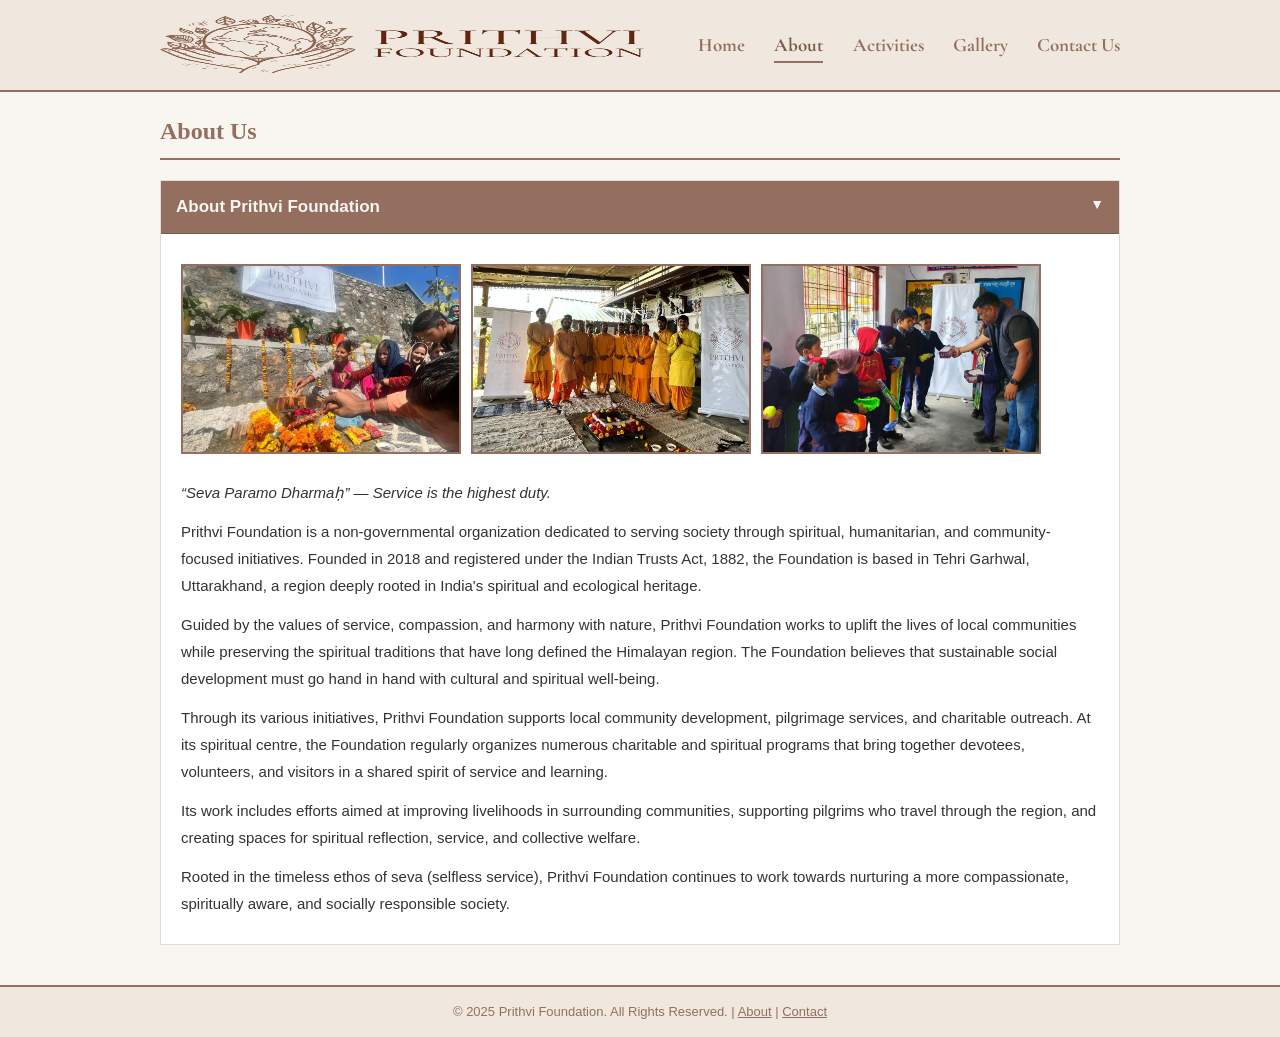
==== commit 1a64c59b: "Fix: use original PNG logo on all pages, fix gallery responsive layout" ====
--- a/about.html
+++ b/about.html
@@ -44,7 +44,7 @@
     <div class="header-inner">
         <div class="logo-area">
             <a href="index.html">
-                <img src="logo/opt/Prithivi%20logo.webp" alt="Prithvi Foundation Logo" width="400" height="200">
+                <img src="logo/Prithivi%20logo.png" alt="Prithvi Foundation Logo" width="500" height="250">
             </a>
         </div>
         <button class="hamburger" onclick="document.querySelector('.nav-area').classList.toggle('nav-open')" aria-label="Menu">
@@ -57,7 +57,7 @@
                     <a href="about.html" class="active">About</a>
                     <div class="nav-dropdown-menu">
                         <a href="about.html">About Prithvi Foundation</a>
-                        <a href="kothali.html">Prithvi Spiritual Centre</a>
+                        <a href="spiritual-centre.html">Prithvi Spiritual Centre</a>
                     </div>
                 </li>
                 <li class="nav-dropdown">
--- a/style.css
+++ b/style.css
@@ -714,17 +714,27 @@
     }
 
     .gallery-masonry {
+        columns: 2 !important;
+        padding: 0 10px !important;
+        width: 100% !important;
+    }
+}
+
+@media screen and (max-width: 480px) {
+    .gallery-masonry {
         columns: 1 !important;
-        padding: 0 10px !important;
     }
 }
 
 /* Gallery Masonry Grid */
 .gallery-masonry {
-    width: 960px;
+    max-width: 960px;
+    width: 100%;
     margin: 0 auto 40px auto;
     columns: 3;
     column-gap: 15px;
+    box-sizing: border-box;
+    padding: 0 15px;
 }
 
 .gallery-card {
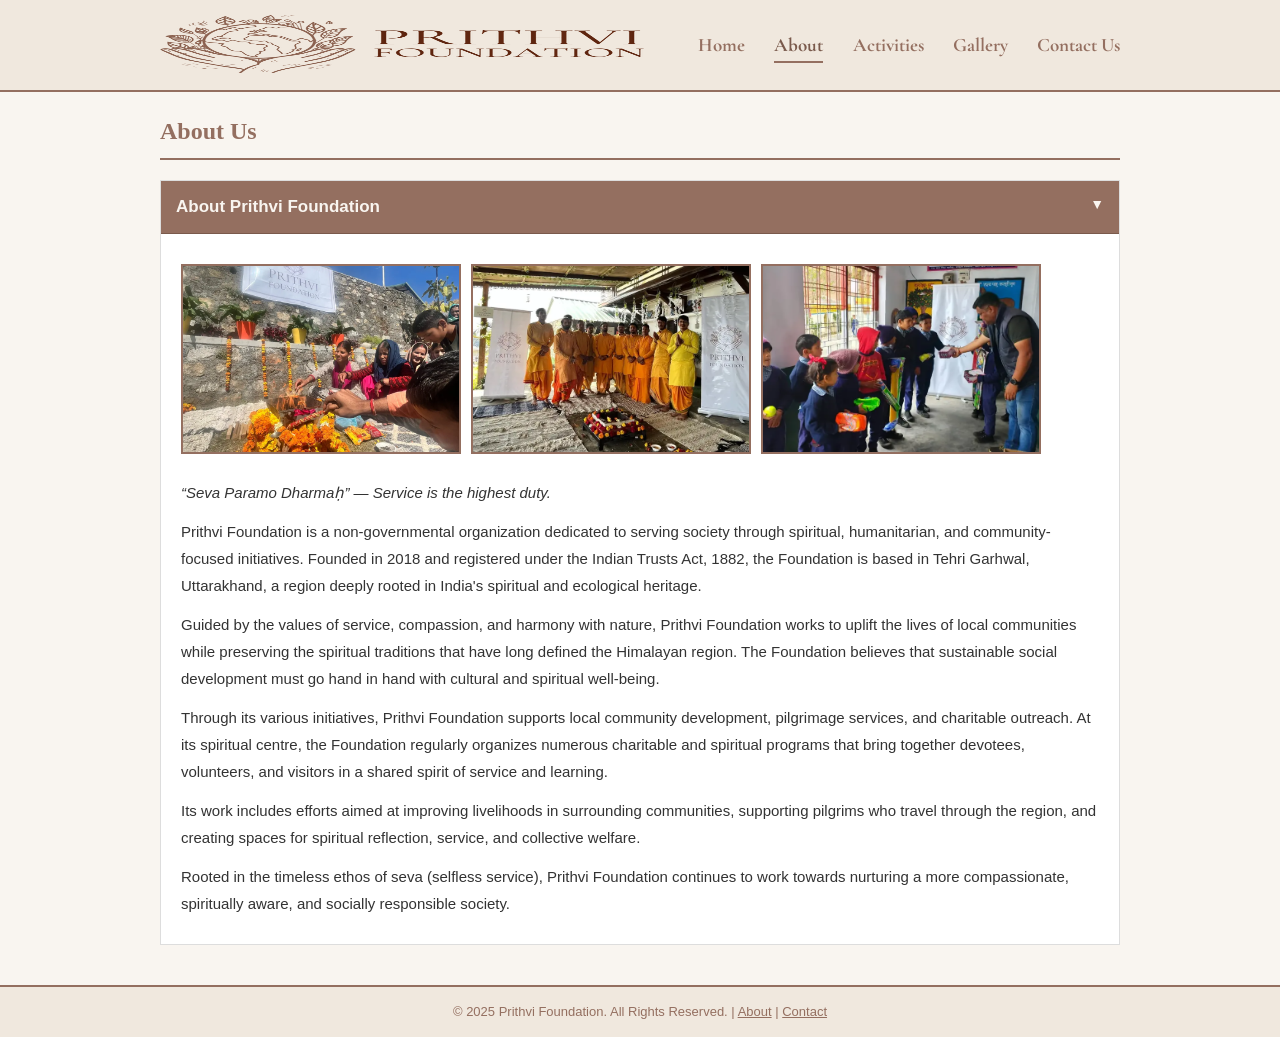
==== commit 8140eefa: "Perf: re-optimize content images to 800px max (save 29.8MB), add CSS preload hints, improve gallery " ====
--- a/about.html
+++ b/about.html
@@ -25,6 +25,7 @@
     <meta name="twitter:description" content="Learn about Prithvi Foundation, an NGO based in Tehri Garhwal, Uttarakhand, dedicated to spiritual and community service.">
     <meta name="twitter:image" content="https://prithvifoundation.org/logo/Prithivi%20logo.png">
 
+    <link rel="preload" href="style.css" as="style">
     <link rel="stylesheet" href="style.css">
     <link rel="icon" type="image/svg+xml" href="logo/fav_icon.svg">
     <link rel="shortcut icon" href="logo/fav_icon.svg">
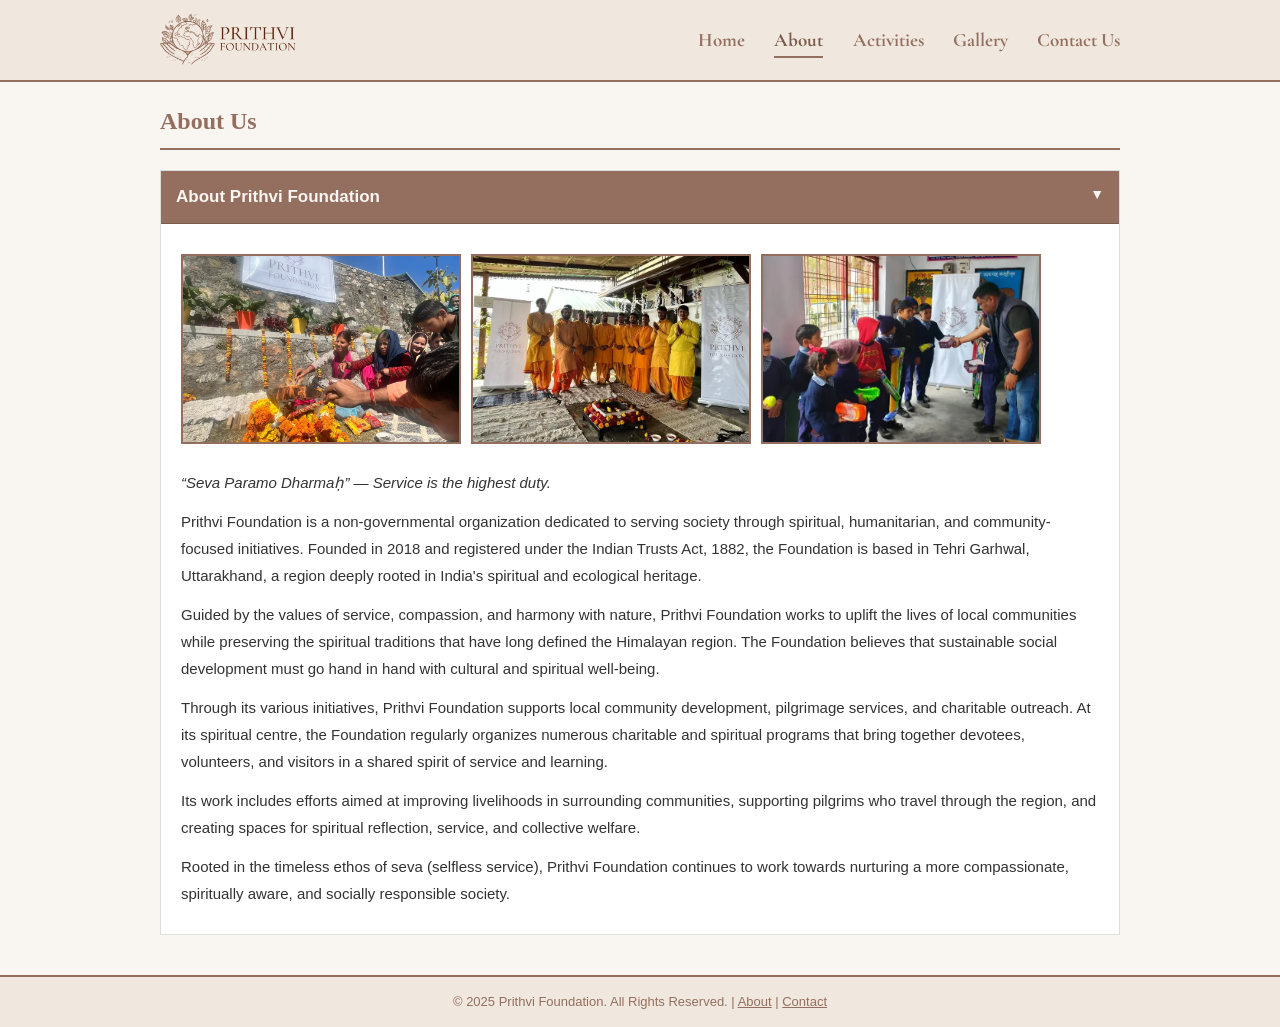
==== commit 91de08f3: "Fix: logo display size, PNG favicon for Google indexing (replace SVG-only)" ====
--- a/about.html
+++ b/about.html
@@ -27,8 +27,10 @@
 
     <link rel="preload" href="style.css" as="style">
     <link rel="stylesheet" href="style.css">
-    <link rel="icon" type="image/svg+xml" href="logo/fav_icon.svg">
-    <link rel="shortcut icon" href="logo/fav_icon.svg">
+    <link rel="icon" type="image/x-icon" href="logo/favicon.ico">
+    <link rel="icon" type="image/png" sizes="32x32" href="logo/favicon-32.png">
+    <link rel="icon" type="image/png" sizes="192x192" href="logo/favicon-192.png">
+    <link rel="apple-touch-icon" href="logo/favicon-192.png">
 
     <!-- Async Google Fonts -->
     <link rel="preconnect" href="https://fonts.googleapis.com">
@@ -45,7 +47,7 @@
     <div class="header-inner">
         <div class="logo-area">
             <a href="index.html">
-                <img src="logo/Prithivi%20logo.png" alt="Prithvi Foundation Logo" width="500" height="250">
+                <img src="logo/Prithivi%20logo.png" alt="Prithvi Foundation Logo" width="140" height="70">
             </a>
         </div>
         <button class="hamburger" onclick="document.querySelector('.nav-area').classList.toggle('nav-open')" aria-label="Menu">
--- a/style.css
+++ b/style.css
@@ -45,8 +45,11 @@
 }
 
 .logo-area img {
-    height: 80px;
+    height: 70px;
+    width: auto;
+    max-width: 100%;
     vertical-align: middle;
+    display: block;
 }
 
 .nav-area {
@@ -550,7 +553,8 @@
     }
 
     .logo-area img {
-        height: 60px;
+        height: 56px;
+        width: auto;
     }
 
     .nav-area {
@@ -714,53 +718,63 @@
     }
 
     .gallery-masonry {
-        columns: 2 !important;
+        grid-template-columns: repeat(2, 1fr) !important;
         padding: 0 10px !important;
         width: 100% !important;
     }
+
+    .gallery-card {
+        height: 200px !important;
+    }
 }
 
 @media screen and (max-width: 480px) {
     .gallery-masonry {
-        columns: 1 !important;
-    }
-}
-
-/* Gallery Masonry Grid */
+        grid-template-columns: 1fr !important;
+    }
+
+    .gallery-card {
+        height: 220px !important;
+    }
+}
+
+/* Gallery Grid */
 .gallery-masonry {
-    max-width: 960px;
+    max-width: 980px;
     width: 100%;
     margin: 0 auto 40px auto;
-    columns: 3;
-    column-gap: 15px;
+    display: grid;
+    grid-template-columns: repeat(3, 1fr);
+    gap: 16px;
     box-sizing: border-box;
     padding: 0 15px;
 }
 
 .gallery-card {
-    break-inside: avoid;
-    margin-bottom: 15px;
     position: relative;
     overflow: hidden;
-    border-radius: 6px;
-    box-shadow: 0 3px 12px rgba(0,0,0,0.10);
+    border-radius: 8px;
+    box-shadow: 0 3px 12px rgba(0,0,0,0.12);
     cursor: pointer;
+    height: 240px;
     transition: transform 0.3s, box-shadow 0.3s;
 }
 
 .gallery-card:hover {
     transform: translateY(-4px);
-    box-shadow: 0 8px 24px rgba(148,111,96,0.25);
+    box-shadow: 0 8px 24px rgba(148,111,96,0.28);
 }
 
 .gallery-card img {
     width: 100%;
-    display: block;
-    transition: transform 0.4s;
+    height: 100%;
+    object-fit: cover;
+    display: block;
+    transition: transform 0.5s;
 }
 
 .gallery-card:hover img {
-    transform: scale(1.05);
+    transform: scale(1.07);
 }
 
 .gallery-overlay {
--- a/style.css
+++ b/style.css
@@ -45,8 +45,11 @@
 }
 
 .logo-area img {
-    height: 80px;
+    height: 70px;
+    width: auto;
+    max-width: 100%;
     vertical-align: middle;
+    display: block;
 }
 
 .nav-area {
@@ -550,7 +553,8 @@
     }
 
     .logo-area img {
-        height: 60px;
+        height: 56px;
+        width: auto;
     }
 
     .nav-area {
@@ -714,53 +718,63 @@
     }
 
     .gallery-masonry {
-        columns: 2 !important;
+        grid-template-columns: repeat(2, 1fr) !important;
         padding: 0 10px !important;
         width: 100% !important;
     }
+
+    .gallery-card {
+        height: 200px !important;
+    }
 }
 
 @media screen and (max-width: 480px) {
     .gallery-masonry {
-        columns: 1 !important;
-    }
-}
-
-/* Gallery Masonry Grid */
+        grid-template-columns: 1fr !important;
+    }
+
+    .gallery-card {
+        height: 220px !important;
+    }
+}
+
+/* Gallery Grid */
 .gallery-masonry {
-    max-width: 960px;
+    max-width: 980px;
     width: 100%;
     margin: 0 auto 40px auto;
-    columns: 3;
-    column-gap: 15px;
+    display: grid;
+    grid-template-columns: repeat(3, 1fr);
+    gap: 16px;
     box-sizing: border-box;
     padding: 0 15px;
 }
 
 .gallery-card {
-    break-inside: avoid;
-    margin-bottom: 15px;
     position: relative;
     overflow: hidden;
-    border-radius: 6px;
-    box-shadow: 0 3px 12px rgba(0,0,0,0.10);
+    border-radius: 8px;
+    box-shadow: 0 3px 12px rgba(0,0,0,0.12);
     cursor: pointer;
+    height: 240px;
     transition: transform 0.3s, box-shadow 0.3s;
 }
 
 .gallery-card:hover {
     transform: translateY(-4px);
-    box-shadow: 0 8px 24px rgba(148,111,96,0.25);
+    box-shadow: 0 8px 24px rgba(148,111,96,0.28);
 }
 
 .gallery-card img {
     width: 100%;
-    display: block;
-    transition: transform 0.4s;
+    height: 100%;
+    object-fit: cover;
+    display: block;
+    transition: transform 0.5s;
 }
 
 .gallery-card:hover img {
-    transform: scale(1.05);
+    transform: scale(1.07);
 }
 
 .gallery-overlay {
